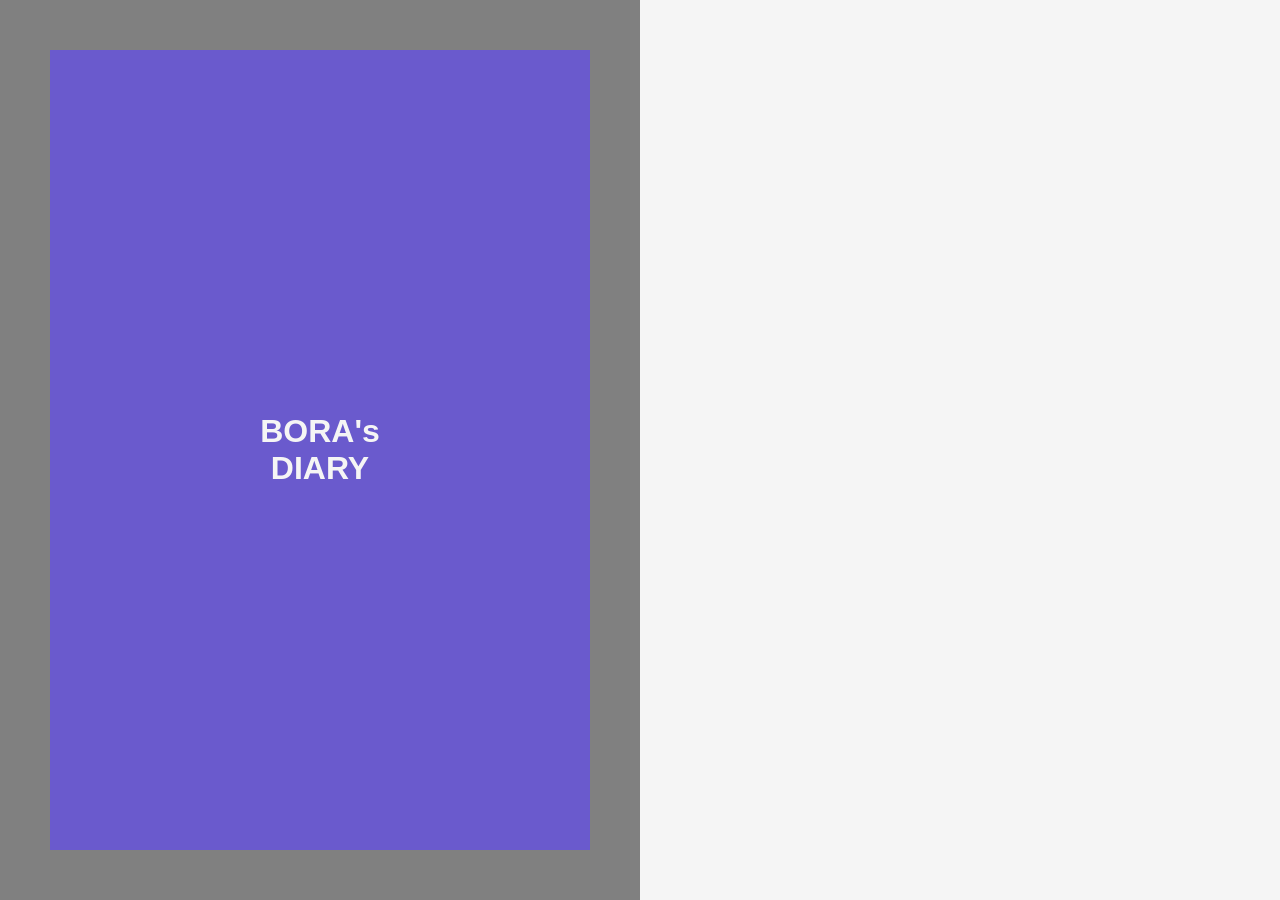
==== index.html @ e43d5b5a "Add files via upload" ====
<!DOCTYPE html>
<html>
<head>
	<meta charset="utf-8">
	<title>제목</title>
	<meta name="description" content="설명">
	<meta name="keywords" content="키워드1, 키워드2">
	<link rel="stylesheet" href="assets/css/style.css">
	<meta name="viewport" content="width=device-width, user-scalable=no">

</head>
<body>

<a href="home/index.html"><div class="left">
	<h1>BORA's<br>DIARY</h1>
</div></a>

<div class="right"></div>




<script src="assets/js/jquery.min.js"></script>
	<script src="assets/js/script.js"></script>
</body>
</html>
---- assets/css/style.css ----
*{
 margin : 0;
 padding: 0;
 box-sizing: border-box;
}

.left, .right {
	position: absolute;
	top: 0;
	width: 50%;
	height: 100%;
}

.left {
	left: 0;
	background-color: slateblue;
	display: flex;
	justify-content: center;
	align-items: center;
	border: 50px solid gray;
}

.right {
	left: 50%;
	background-color: whitesmoke;
}

h1 {
	color: whitesmoke;
	text-align: center;
	font-family: sans-serif;
}

a {
	text-decoration: none;
	color: inherit;
}
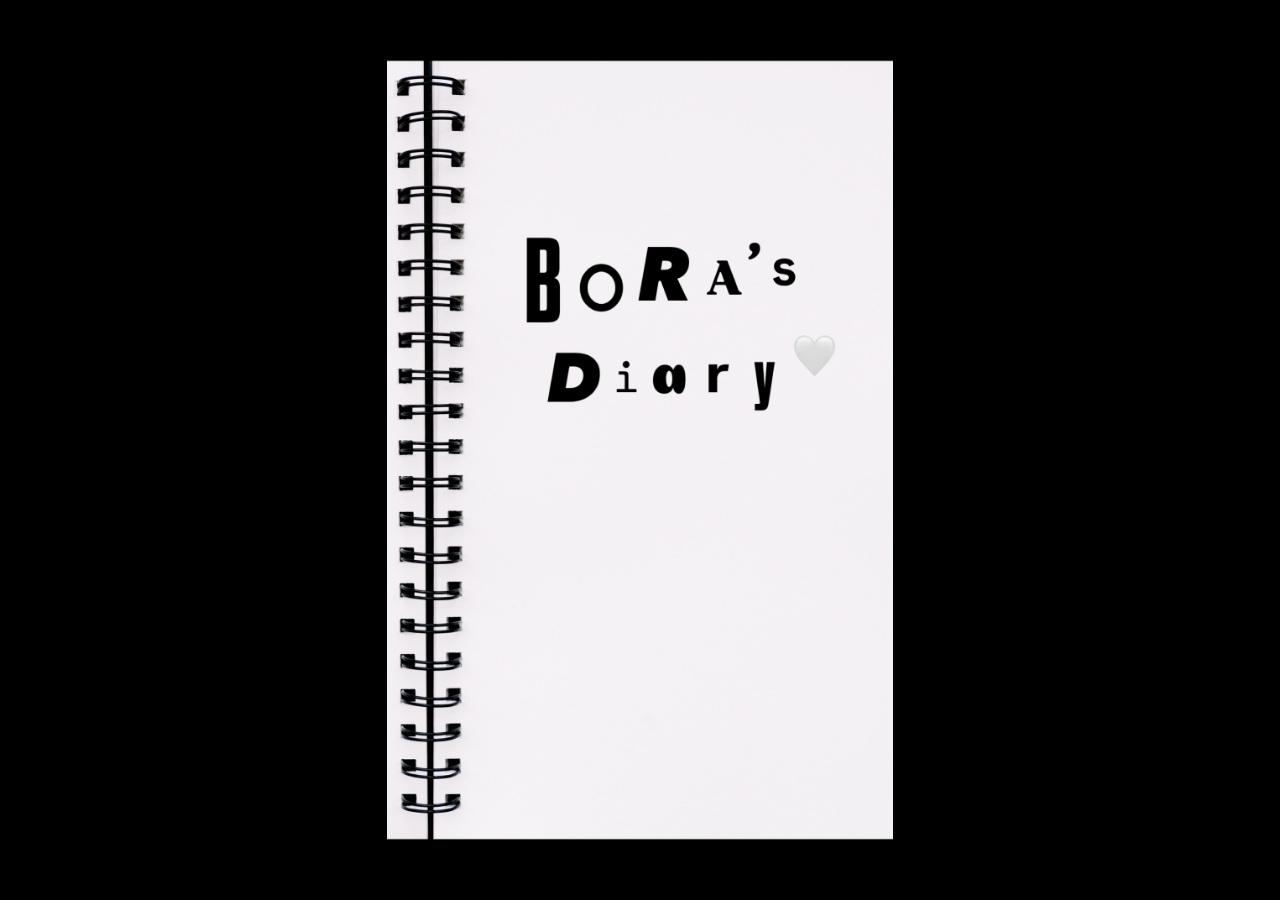
==== commit 1703c256: "Add files via upload" ====
--- a/index.html
+++ b/index.html
@@ -2,20 +2,18 @@
 <html>
 <head>
 	<meta charset="utf-8">
-	<title>제목</title>
+	<title>bora's diary</title>
 	<meta name="description" content="설명">
 	<meta name="keywords" content="키워드1, 키워드2">
 	<link rel="stylesheet" href="assets/css/style.css">
-	<meta name="viewport" content="width=device-width, user-scalable=no">
+	<meta name="viewport" content="width=device-width, initial-scale=1">
 
 </head>
 <body>
 
-<a href="home/index.html"><div class="left">
-	<h1>BORA's<br>DIARY</h1>
-</div></a>
-
-<div class="right"></div>
+<a href="home/index.html">
+	<img class="background" src="assets/photo/home.jpg">
+</a>
 
 
 
--- a/assets/css/style.css
+++ b/assets/css/style.css
@@ -1,37 +1,29 @@
-		*{
- margin : 0;
- padding: 0;
- box-sizing: border-box;
+* {
+	margin: 0;
+	padding: 0;
+	box-sizing: border-box;
 }
 
-.left, .right {
-	position: absolute;
-	top: 0;
-	width: 50%;
+html, body {
 	height: 100%;
 }
 
-.left {
-	left: 0;
-	background-color: slateblue;
+body {
+	background-color: black;
 	display: flex;
 	justify-content: center;
 	align-items: center;
-	border: 50px solid gray;
-}
-
-.right {
-	left: 50%;
-	background-color: whitesmoke;
-}
-
-h1 {
-	color: whitesmoke;
-	text-align: center;
-	font-family: sans-serif;
 }
 
 a {
-	text-decoration: none;
-	color: inherit;
+	display: flex;
+	max-width: 100%;
+	max-height: 100%;
+}
+
+.background {
+	max-width: 100%;
+	max-height: 100%;
+	object-fit: contain;
+	display: block;
 }
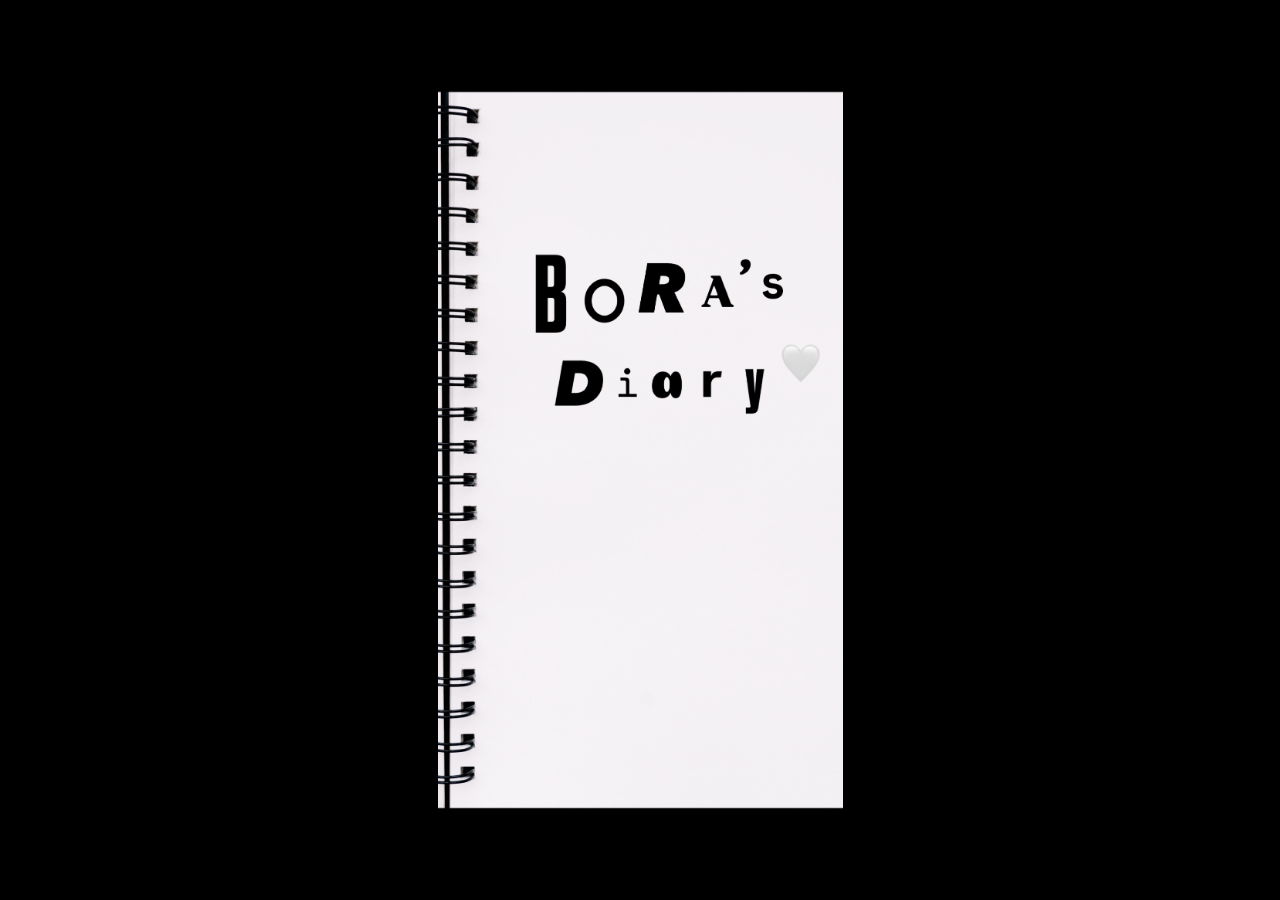
==== commit e8414766: "Add files via upload" ====
--- a/index.html
+++ b/index.html
@@ -7,18 +7,31 @@
 	<meta name="keywords" content="키워드1, 키워드2">
 	<link rel="stylesheet" href="assets/css/style.css">
 	<meta name="viewport" content="width=device-width, initial-scale=1">
-
 </head>
 <body>
 
-<a href="home/index.html">
-	<img class="background" src="assets/photo/home.jpg">
+<a class="cover" id="cover" href="#notebook">
+	<img class="background" src="assets/photo/home.jpg" alt="Bora's Diary 표지">
 </a>
 
+<div class="notebook" id="notebook">
+	<img class="background" src="assets/photo/firstpage.jpg" alt="공책">
 
+<p class="deco top">✧ ･ ﾟ * ✧ ･ ﾟ *</p>
 
+	<nav class="menu">
+		<a href="https://instagram.com/borakimx" target="_blank">BORA🤗</a>
+		<a href="#work">W👩🏻‍💻RK</a>
+		<a href="travel.html">TRA✈️EL</a>
+		<a href="newlearning.html">NEW LEAR✍🏻ING</a>
+		<a href="interestingpeople.html">👻NTEREST👀NG PE👳🏼PLE</a>
+	</nav>
 
-<script src="assets/js/jquery.min.js"></script>
-	<script src="assets/js/script.js"></script>
+	<div class="frame" id="work">
+		<a class="close" href="#notebook">✕</a>
+		<iframe src="https://borakimx.github.io/answeringmachine/"></iframe>
+	</div>
+</div>
+
 </body>
 </html>
--- a/assets/css/style.css
+++ b/assets/css/style.css
@@ -15,15 +15,177 @@
 	align-items: center;
 }
 
-a {
-	display: flex;
-	max-width: 100%;
-	max-height: 100%;
+/* 표지 */
+.cover {
+	display: block;
+	cursor: pointer;
+}
+
+/* 공책 — 처음엔 숨김 */
+.notebook {
+	position: relative;
+	display: none;
+}
+
+/* 주소가 #notebook일 때 전환 */
+.notebook:target,
+.notebook:has(:target) {
+	display: block;
+}
+
+.cover:has(+ .notebook:target),
+.cover:has(+ .notebook :target) {
+	display: none;
+}
+
+/* 서브 페이지는 처음부터 보이게 */
+.notebook.page {
+	display: block;
 }
 
 .background {
+	display: block;
+	height: 92vh;
+	width: 45vh;
+	object-fit: cover;
 	max-width: 100%;
-	max-height: 100%;
-	object-fit: contain;
+}
+
+/* 목차 */
+.menu {
+	position: absolute;
+	top: 26%;
+	left: 12%;
+	z-index: 1;
+	display: flex;
+	flex-direction: column;
+	gap: 1.6em;
+}
+
+.menu a {
+	display: inline-block;
+	align-self: flex-start;
+	font-family: sans-serif;
+	font-size: clamp(11px, 2.4vmin, 18px);
+	color: black;
+	text-decoration: none;
+	background-image: linear-gradient(#cdeaff, #cdeaff);
+	background-repeat: no-repeat;
+	background-size: 0% 42%;
+	background-position: 0 88%;
+	transition: background-size 0.35s, transform 0.25s;
+}
+
+.menu a:hover {
+	background-size: 100% 42%;
+	transform: rotate(-2deg);
+}
+
+/* WORK 창 */
+.frame {
+	position: absolute;
+	top: 8%;
+	left: 8%;
+	width: 76%;
+	height: 84%;
+	z-index: 2;
+	display: none;
+	background-color: white;
+	box-shadow: 0 4px 20px rgba(0, 0, 0, 0.25);
+}
+
+.frame:target {
 	display: block;
+}
+
+.frame iframe {
+	width: 143%;
+	height: 143%;
+	border: 0;
+	transform: scale(0.7);
+	transform-origin: top left;
+}
+
+.close {
+	position: absolute;
+	top: 6px;
+	right: 10px;
+	z-index: 3;
+	font-size: 18px;
+	color: black;
+	text-decoration: none;
+}
+
+/* 서브 페이지 */
+.back {
+	position: absolute;
+	top: 10%;
+	left: 8%;
+	z-index: 2;
+	font-family: sans-serif;
+	font-size: clamp(12px, 2.4vmin, 18px);
+	color: dimgray;
+	text-decoration: none;
+}
+
+.back:hover {
+	color: black;
+}
+
+.content {
+	position: absolute;
+	top: 18%;
+	left: 12%;
+	width: 64%;
+	z-index: 1;
+	font-family: sans-serif;
+	color: black;
+}
+
+.content h2 {
+	font-size: clamp(14px, 3vmin, 22px);
+	margin-bottom: 1.2em;
+}
+
+.content p {
+	font-size: clamp(11px, 2.2vmin, 16px);
+	line-height: 1.9;
+}
+
+.trip {
+	width: 100%;
+	border-collapse: collapse;
+	font-size: clamp(10px, 2vmin, 15px);
+}
+
+.travel th,
+.travel td {
+	text-align: left;
+	padding: 0.7em 0;
+	border-bottom: 1px solid #ddd;
+}
+
+.travel th {
+	font-weight: normal;
+	color: dimgray;
+	font-size: 0.85em;
+}
+
+.deco {
+	position: absolute;
+	left: 12%;
+	z-index: 1;
+	font-family: sans-serif;
+	font-size: clamp(9px, 1.8vmin, 13px);
+	color: darkgray;
+	line-height: 1.8;
+	white-space: pre;
+}
+
+.deco.top {
+	top: 14%;
+}
+
+.deco.bottom {
+	top: 74%;
 }
